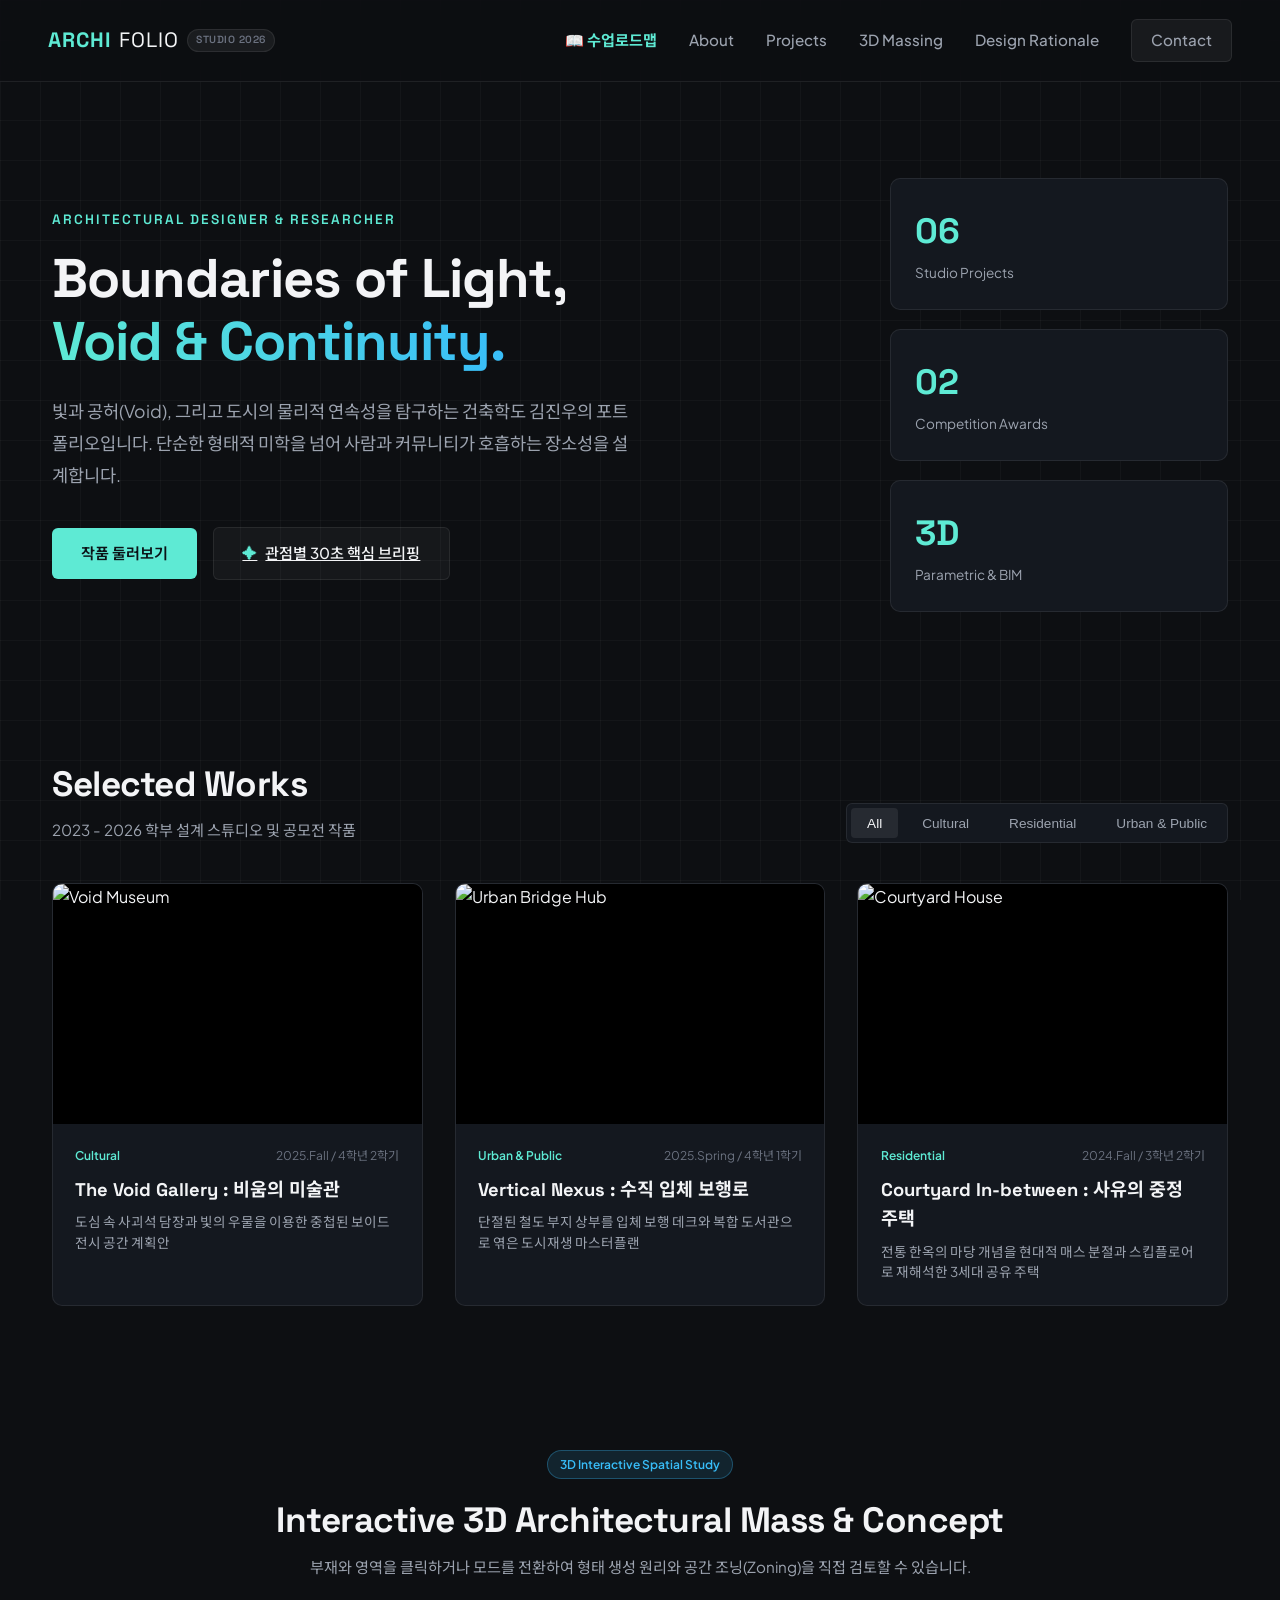
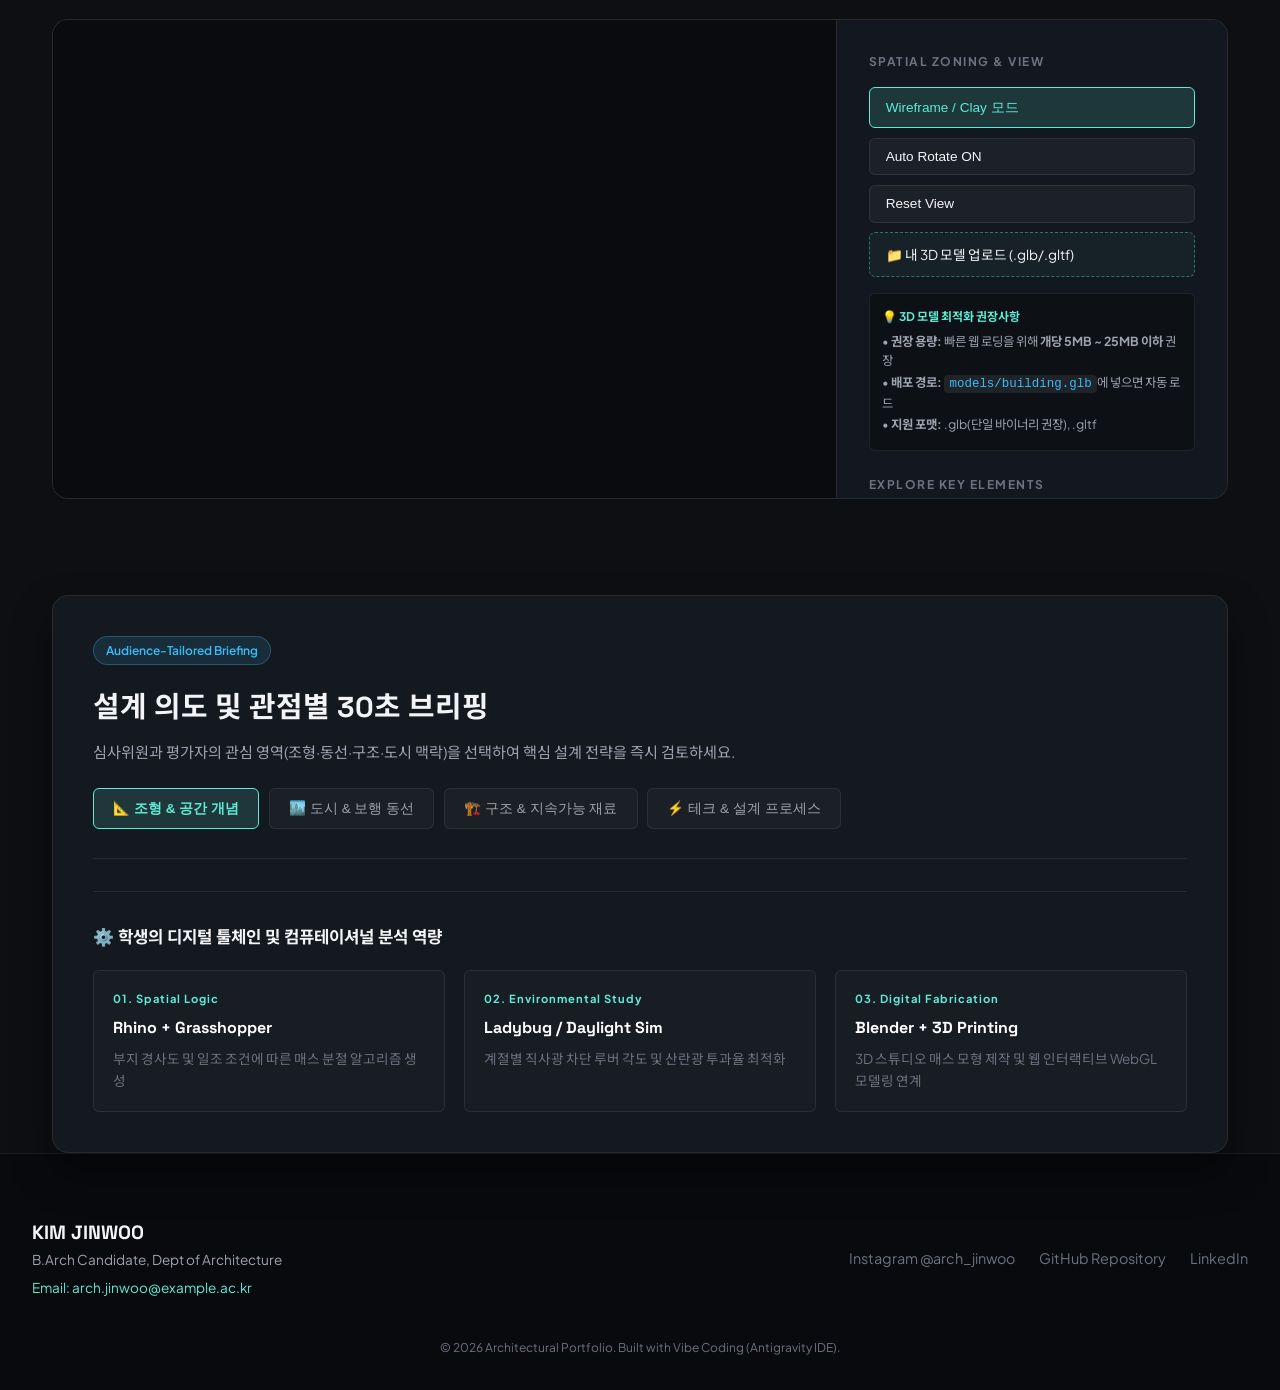
==== index.html @ 3293eb73 "첫 업로드: 건축학과 웹사이트 포트폴리오 코드" ====
<!DOCTYPE html>
<html lang="ko">
<head>
    <meta charset="UTF-8">
    <meta name="viewport" content="width=device-width, initial-scale=1.0">
    <title>JINWOO KIM | Architectural Portfolio</title>
    <!-- Google Fonts: Space Grotesk & Pretendard fallback -->
    <link rel="preconnect" href="https://fonts.googleapis.com">
    <link rel="preconnect" href="https://fonts.gstatic.com" crossorigin>
    <link href="https://fonts.googleapis.com/css2?family=Plus+Jakarta+Sans:wght@300;400;500;700&family=Space+Grotesk:wght@400;600;700&family=Noto+Sans+KR:wght@300;400;500;700&display=swap" rel="stylesheet">
    <link rel="stylesheet" href="style.css">
    <!-- Three.js CDN & GLTFLoader for Interactive 3D Massing Viewer -->
    <script src="https://cdnjs.cloudflare.com/ajax/libs/three.js/r128/three.min.js"></script>
    <script src="https://cdn.jsdelivr.net/npm/three@0.128.0/examples/js/controls/OrbitControls.js"></script>
    <script src="https://cdn.jsdelivr.net/npm/three@0.128.0/examples/js/loaders/GLTFLoader.js"></script>
</head>
<body>
    <!-- Background Architectural Grid Line Effect -->
    <div class="blueprint-grid"></div>

    <!-- Navigation Header -->
    <header class="header">
        <div class="logo">
            <span class="logo-bold">ARCHI</span><span class="logo-light">FOLIO</span>
            <span class="badge">STUDIO 2026</span>
        </div>
        <nav class="nav">
            <a href="curriculum.html" style="color: var(--accent); font-weight: 700;">📖 수업로드맵</a>
            <a href="#about">About</a>
            <a href="#projects">Projects</a>
            <a href="#viewer-section">3D Massing</a>
            <a href="#design-rationale">Design Rationale</a>
            <a href="#contact" class="btn-nav">Contact</a>
        </nav>
    </header>

    <main>
        <!-- Hero Section -->
        <section class="hero" id="about">
            <div class="hero-content">
                <p class="hero-tag">ARCHITECTURAL DESIGNER & RESEARCHER</p>
                <h1 class="hero-title">
                    Boundaries of Light,<br>
                    <span>Void & Continuity.</span>
                </h1>
                <p class="hero-desc">
                    빛과 공허(Void), 그리고 도시의 물리적 연속성을 탐구하는 건축학도 김진우의 포트폴리오입니다.
                    단순한 형태적 미학을 넘어 사람과 커뮤니티가 호흡하는 장소성을 설계합니다.
                </p>
                <div class="hero-actions">
                    <a href="#projects" class="btn-primary">작품 둘러보기</a>
                    <a href="#design-rationale" class="btn-secondary">
                        <span class="sparkle">✦</span> 관점별 30초 핵심 브리핑
                    </a>
                </div>
            </div>
            <div class="hero-stats">
                <div class="stat-card">
                    <span class="stat-num">06</span>
                    <span class="stat-label">Studio Projects</span>
                </div>
                <div class="stat-card">
                    <span class="stat-num">02</span>
                    <span class="stat-label">Competition Awards</span>
                </div>
                <div class="stat-card">
                    <span class="stat-num">3D</span>
                    <span class="stat-label">Parametric & BIM</span>
                </div>
            </div>
        </section>

        <!-- Projects Filter & Gallery -->
        <section class="projects-section" id="projects">
            <div class="section-header">
                <div>
                    <h2 class="section-title">Selected Works</h2>
                    <p class="section-sub">2023 - 2026 학부 설계 스튜디오 및 공모전 작품</p>
                </div>
                <div class="filter-group">
                    <button class="filter-btn active" data-filter="all">All</button>
                    <button class="filter-btn" data-filter="cultural">Cultural</button>
                    <button class="filter-btn" data-filter="residential">Residential</button>
                    <button class="filter-btn" data-filter="urban">Urban & Public</button>
                </div>
            </div>

            <!-- Project Cards Grid -->
            <div class="projects-grid">
                <!-- Project 1 -->
                <article class="project-card" data-category="cultural" onclick="openProjectModal(1)">
                    <div class="project-thumb">
                        <img src="https://images.unsplash.com/photo-1513694203232-719a280e022f?auto=format&fit=crop&w=1000&q=80" alt="Void Museum" loading="lazy">
                        <div class="project-overlay">
                            <span>상세 다이어그램 & 해설 보기 ↗</span>
                        </div>
                    </div>
                    <div class="project-info">
                        <div class="project-meta">
                            <span class="project-cat">Cultural</span>
                            <span class="project-year">2025.Fall / 4학년 2학기</span>
                        </div>
                        <h3 class="project-name">The Void Gallery : 비움의 미술관</h3>
                        <p class="project-summary">도심 속 사괴석 담장과 빛의 우물을 이용한 중첩된 보이드 전시 공간 계획안</p>
                    </div>
                </article>

                <!-- Project 2 -->
                <article class="project-card" data-category="urban" onclick="openProjectModal(2)">
                    <div class="project-thumb">
                        <img src="https://images.unsplash.com/photo-1486406146926-c627a92ad1ab?auto=format&fit=crop&w=1000&q=80" alt="Urban Bridge Hub" loading="lazy">
                        <div class="project-overlay">
                            <span>상세 다이어그램 & 해설 보기 ↗</span>
                        </div>
                    </div>
                    <div class="project-info">
                        <div class="project-meta">
                            <span class="project-cat">Urban & Public</span>
                            <span class="project-year">2025.Spring / 4학년 1학기</span>
                        </div>
                        <h3 class="project-name">Vertical Nexus : 수직 입체 보행로</h3>
                        <p class="project-summary">단절된 철도 부지 상부를 입체 보행 데크와 복합 도서관으로 엮은 도시재생 마스터플랜</p>
                    </div>
                </article>

                <!-- Project 3 -->
                <article class="project-card" data-category="residential" onclick="openProjectModal(3)">
                    <div class="project-thumb">
                        <img src="https://images.unsplash.com/photo-1600585154340-be6161a56a0c?auto=format&fit=crop&w=1000&q=80" alt="Courtyard House" loading="lazy">
                        <div class="project-overlay">
                            <span>상세 다이어그램 & 해설 보기 ↗</span>
                        </div>
                    </div>
                    <div class="project-info">
                        <div class="project-meta">
                            <span class="project-cat">Residential</span>
                            <span class="project-year">2024.Fall / 3학년 2학기</span>
                        </div>
                        <h3 class="project-name">Courtyard In-between : 사유의 중정 주택</h3>
                        <p class="project-summary">전통 한옥의 마당 개념을 현대적 매스 분절과 스킵플로어로 재해석한 3세대 공유 주택</p>
                    </div>
                </article>
            </div>
        </section>

        <!-- 3D Massing & Design Inspection Section -->
        <section class="viewer-section" id="viewer-section">
            <div class="section-header center">
                <span class="badge-blue">3D Interactive Spatial Study</span>
                <h2 class="section-title">Interactive 3D Architectural Mass & Concept</h2>
                <p class="section-sub">부재와 영역을 클릭하거나 모드를 전환하여 형태 생성 원리와 공간 조닝(Zoning)을 직접 검토할 수 있습니다.</p>
            </div>

            <div class="viewer-container">
                <div id="three-canvas-wrap"></div>
                <div class="viewer-controls">
                    <div>
                        <p class="control-title">SPATIAL ZONING & VIEW</p>
                        <div class="control-panel">
                            <button class="v-btn active" id="btn-mode-wire">Wireframe / Clay 모드</button>
                            <button class="v-btn" id="btn-mode-rotate">Auto Rotate ON</button>
                            <button class="v-btn" id="btn-mode-reset">Reset View</button>
                            <!-- GLTF/GLB Upload -->
                            <label class="v-btn upload-btn" style="cursor: pointer; display: flex; align-items: center; justify-content: space-between;">
                                <span>📁 내 3D 모델 업로드 (.glb/.gltf)</span>
                                <input type="file" id="gltf-file-input" accept=".glb,.gltf" style="display: none;" onchange="handleModelUpload(event)">
                            </label>
                            <div class="model-guide-notice">
                                <span class="guide-badge">💡 3D 모델 최적화 권장사항</span>
                                <p>• <strong>권장 용량:</strong> 빠른 웹 로딩을 위해 <strong>개당 5MB ~ 25MB 이하</strong> 권장</p>
                                <p>• <strong>배포 경로:</strong> <code>models/building.glb</code>에 넣으면 자동 로드</p>
                                <p>• <strong>지원 포맷:</strong> .glb(단일 바이너리 권장), .gltf</p>
                            </div>
                        </div>

                        <p class="control-title" style="margin-top: 1.5rem;">EXPLORE KEY ELEMENTS</p>
                        <div class="control-panel">
                            <button class="v-btn part-btn" onclick="highlightPart('podium')">🏛️ 기단부 (Public Podium)</button>
                            <button class="v-btn part-btn" onclick="highlightPart('tower')">🏢 캔틸레버 매스 (Cantilever)</button>
                            <button class="v-btn part-btn" onclick="highlightPart('atrium')">✨ 유리 아트리움 (Light Void)</button>
                            <button class="v-btn part-btn" onclick="highlightPart('roof')">☁️ 플로팅 캐노피 (Floating Roof)</button>
                        </div>
                    </div>

                    <div class="mass-annotation-box" id="mass-annotation">
                        <span class="anno-tag">DESIGN ELEMENT</span>
                        <h4 id="anno-title">전체 매스 (Overall Massing)</h4>
                        <p id="anno-desc">포디움과 타워, 유리 보이드의 중첩을 통해 도심 공공성과 내부 프로그램의 프라이버시를 동시에 확보한 입체 배치 계획입니다.</p>
                    </div>

                    <div class="viewer-specs">
                        <div class="spec-item">
                            <span>SITE AREA</span>
                            <strong>3,420 ㎡</strong>
                        </div>
                        <div class="spec-item">
                            <span>G.F.A</span>
                            <strong>7,810 ㎡</strong>
                        </div>
                        <div class="spec-item">
                            <span>STRUCTURE</span>
                            <strong>SRC + Steel Truss</strong>
                        </div>
                    </div>
                </div>
            </div>
        </section>

        <!-- Architectural Design Rationale & Evaluator Briefing Section -->
        <section class="docent-section" id="design-rationale">
            <div class="rationale-card">
                <div class="rationale-header">
                    <div>
                        <span class="badge-blue">Audience-Tailored Briefing</span>
                        <h3 class="rationale-title">설계 의도 및 관점별 30초 브리핑</h3>
                        <p class="rationale-sub">심사위원과 평가자의 관심 영역(조형·동선·구조·도시 맥락)을 선택하여 핵심 설계 전략을 즉시 검토하세요.</p>
                    </div>
                    <div class="rationale-tabs">
                        <button class="r-tab active" onclick="switchBriefing('concept')">📐 조형 & 공간 개념</button>
                        <button class="r-tab" onclick="switchBriefing('urban')">🏙️ 도시 & 보행 동선</button>
                        <button class="r-tab" onclick="switchBriefing('structure')">🏗️ 구조 & 지속가능 재료</button>
                        <button class="r-tab" onclick="switchBriefing('computational')">⚡ 테크 & 설계 프로세스</button>
                    </div>
                </div>

                <div class="briefing-display" id="briefing-display">
                    <!-- Populated dynamically via script.js -->
                </div>

                <!-- Computational Design & Tech Stack Proof -->
                <div class="computational-workflow">
                    <h4 class="workflow-title">⚙️ 학생의 디지털 툴체인 및 컴퓨테이셔널 분석 역량</h4>
                    <div class="workflow-grid">
                        <div class="wf-item">
                            <span class="wf-step">01. Spatial Logic</span>
                            <strong>Rhino + Grasshopper</strong>
                            <p>부지 경사도 및 일조 조건에 따른 매스 분절 알고리즘 생성</p>
                        </div>
                        <div class="wf-item">
                            <span class="wf-step">02. Environmental Study</span>
                            <strong>Ladybug / Daylight Sim</strong>
                            <p>계절별 직사광 차단 루버 각도 및 산란광 투과율 최적화</p>
                        </div>
                        <div class="wf-item">
                            <span class="wf-step">03. Digital Fabrication</span>
                            <strong>Blender + 3D Printing</strong>
                            <p>3D 스튜디오 매스 모형 제작 및 웹 인터랙티브 WebGL 모델링 연계</p>
                        </div>
                    </div>
                </div>
            </div>
        </section>
    </main>

    <!-- Project Detail Modal -->
    <div class="modal-backdrop" id="project-modal" onclick="closeProjectModal(event)">
        <div class="modal-box">
            <button class="btn-close" onclick="closeProjectModal()">&times;</button>
            <div class="modal-content" id="modal-content-body">
                <!-- Dynamically populated via script.js -->
            </div>
        </div>
    </div>

    <!-- Footer -->
    <footer class="footer" id="contact">
        <div class="footer-inner">
            <div>
                <p class="f-name">KIM JINWOO</p>
                <p class="f-sub">B.Arch Candidate, Dept of Architecture</p>
                <p class="f-mail">Email: arch.jinwoo@example.ac.kr</p>
            </div>
            <div class="f-links">
                <a href="#">Instagram @arch_jinwoo</a>
                <a href="#">GitHub Repository</a>
                <a href="#">LinkedIn</a>
            </div>
        </div>
        <div class="f-copy">© 2026 Architectural Portfolio. Built with Vibe Coding (Antigravity IDE).</div>
    </footer>

    <script src="script.js"></script>
</body>
</html>
---- style.css ----
:root {
    --bg: #0d0f12;
    --surface: #14181f;
    --surface-hover: #1c222b;
    --border: rgba(255, 255, 255, 0.08);
    --border-accent: rgba(94, 234, 212, 0.3);
    --text-primary: #f3f4f6;
    --text-secondary: #9ca3af;
    --text-muted: #6b7280;
    --accent: #5eead4; /* architectural teal/cyan highlight */
    --accent-glow: rgba(94, 234, 212, 0.15);
    --accent-dark: #0f766e;
    --font-heading: 'Space Grotesk', 'Noto Sans KR', sans-serif;
    --font-body: 'Plus Jakarta Sans', 'Noto Sans KR', sans-serif;
    --radius-lg: 16px;
    --radius-md: 10px;
    --radius-sm: 6px;
}

* {
    box-sizing: border-box;
    margin: 0;
    padding: 0;
}

html {
    scroll-behavior: smooth;
}

body {
    background-color: var(--bg);
    color: var(--text-primary);
    font-family: var(--font-body);
    line-height: 1.6;
    overflow-x: hidden;
    position: relative;
}

/* Subtle Architectural Blueprint Grid Background */
.blueprint-grid {
    position: fixed;
    top: 0;
    left: 0;
    width: 100vw;
    height: 100vh;
    background-image: 
        linear-gradient(to right, rgba(255, 255, 255, 0.03) 1px, transparent 1px),
        linear-gradient(to bottom, rgba(255, 255, 255, 0.03) 1px, transparent 1px);
    background-size: 40px 40px;
    pointer-events: none;
    z-index: 0;
}

/* Header */
.header {
    position: sticky;
    top: 0;
    z-index: 100;
    display: flex;
    justify-content: space-between;
    align-items: center;
    padding: 1.2rem 3rem;
    backdrop-filter: blur(12px);
    background: rgba(13, 15, 18, 0.85);
    border-bottom: 1px solid var(--border);
}

.logo {
    display: flex;
    align-items: center;
    gap: 8px;
    font-family: var(--font-heading);
    font-size: 1.3rem;
    letter-spacing: 1px;
}

.logo-bold {
    font-weight: 700;
    color: var(--accent);
}

.logo-light {
    font-weight: 400;
    color: var(--text-primary);
}

.badge {
    font-size: 0.65rem;
    padding: 2px 8px;
    border-radius: 20px;
    background: rgba(255, 255, 255, 0.06);
    color: var(--text-muted);
    font-weight: 600;
    border: 1px solid var(--border);
    letter-spacing: 0.5px;
}

.nav {
    display: flex;
    align-items: center;
    gap: 2rem;
}

.nav a {
    color: var(--text-secondary);
    text-decoration: none;
    font-size: 0.95rem;
    font-weight: 500;
    transition: color 0.2s ease;
}

.nav a:hover {
    color: var(--accent);
}

.btn-nav {
    padding: 0.5rem 1.2rem;
    border-radius: var(--radius-sm);
    background: rgba(255, 255, 255, 0.05);
    border: 1px solid var(--border);
}

.btn-nav:hover {
    background: var(--surface-hover);
    border-color: var(--accent);
}

/* Main Container */
main {
    position: relative;
    z-index: 1;
    max-width: 1240px;
    margin: 0 auto;
    padding: 0 2rem;
}

/* Hero Section */
.hero {
    padding: 6rem 0 4rem 0;
    display: grid;
    grid-template-columns: 1.4fr 0.6fr;
    gap: 3rem;
    align-items: center;
}

.hero-tag {
    font-family: var(--font-heading);
    color: var(--accent);
    font-size: 0.85rem;
    letter-spacing: 2px;
    margin-bottom: 1rem;
    font-weight: 600;
}

.hero-title {
    font-family: var(--font-heading);
    font-size: 3.4rem;
    line-height: 1.15;
    font-weight: 700;
    margin-bottom: 1.5rem;
    letter-spacing: -1px;
}

.hero-title span {
    background: linear-gradient(90deg, #5eead4, #38bdf8);
    -webkit-background-clip: text;
    -webkit-text-fill-color: transparent;
}

.hero-desc {
    font-size: 1.1rem;
    color: var(--text-secondary);
    max-width: 580px;
    margin-bottom: 2.2rem;
    line-height: 1.8;
}

.hero-actions {
    display: flex;
    gap: 1rem;
    align-items: center;
}

.btn-primary {
    display: inline-block;
    background: var(--accent);
    color: #0b1317;
    font-weight: 600;
    padding: 0.85rem 1.8rem;
    border-radius: var(--radius-sm);
    text-decoration: none;
    font-size: 0.95rem;
    transition: all 0.2s ease;
}

.btn-primary:hover {
    box-shadow: 0 0 20px rgba(94, 234, 212, 0.4);
    transform: translateY(-2px);
}

.btn-secondary {
    background: rgba(255, 255, 255, 0.04);
    color: var(--text-primary);
    border: 1px solid var(--border);
    padding: 0.85rem 1.8rem;
    border-radius: var(--radius-sm);
    font-weight: 500;
    cursor: pointer;
    font-size: 0.95rem;
    display: flex;
    align-items: center;
    gap: 8px;
    transition: all 0.2s ease;
}

.btn-secondary:hover {
    border-color: var(--accent);
    background: rgba(94, 234, 212, 0.05);
}

.sparkle {
    color: var(--accent);
}

.hero-stats {
    display: flex;
    flex-direction: column;
    gap: 1.2rem;
}

.stat-card {
    background: var(--surface);
    border: 1px solid var(--border);
    padding: 1.5rem;
    border-radius: var(--radius-md);
    transition: border-color 0.2s;
}

.stat-card:hover {
    border-color: var(--border-accent);
}

.stat-num {
    display: block;
    font-family: var(--font-heading);
    font-size: 2.2rem;
    font-weight: 700;
    color: var(--accent);
}

.stat-label {
    font-size: 0.85rem;
    color: var(--text-secondary);
}

/* Projects Section */
.projects-section {
    padding: 5rem 0;
}

.section-header {
    display: flex;
    justify-content: space-between;
    align-items: flex-end;
    margin-bottom: 2.5rem;
}

.section-header.center {
    flex-direction: column;
    align-items: center;
    text-align: center;
}

.section-title {
    font-family: var(--font-heading);
    font-size: 2.2rem;
    font-weight: 700;
    letter-spacing: -0.5px;
}

.section-sub {
    color: var(--text-secondary);
    margin-top: 0.4rem;
    font-size: 0.95rem;
}

.filter-group {
    display: flex;
    gap: 0.5rem;
    background: var(--surface);
    padding: 4px;
    border-radius: var(--radius-sm);
    border: 1px solid var(--border);
}

.filter-btn {
    background: transparent;
    border: none;
    color: var(--text-secondary);
    padding: 0.45rem 1rem;
    border-radius: 4px;
    font-size: 0.85rem;
    font-weight: 500;
    cursor: pointer;
    transition: all 0.2s;
}

.filter-btn.active, .filter-btn:hover {
    background: rgba(255, 255, 255, 0.08);
    color: var(--text-primary);
}

.projects-grid {
    display: grid;
    grid-template-columns: repeat(3, 1fr);
    gap: 2rem;
}

.project-card {
    background: var(--surface);
    border-radius: var(--radius-md);
    overflow: hidden;
    border: 1px solid var(--border);
    cursor: pointer;
    transition: transform 0.3s cubic-bezier(0.16, 1, 0.3, 1), border-color 0.3s;
}

.project-card:hover {
    transform: translateY(-6px);
    border-color: var(--border-accent);
}

.project-thumb {
    position: relative;
    height: 240px;
    overflow: hidden;
    background: #000;
}

.project-thumb img {
    width: 100%;
    height: 100%;
    object-fit: cover;
    transition: transform 0.5s ease;
}

.project-card:hover .project-thumb img {
    transform: scale(1.05);
}

.project-overlay {
    position: absolute;
    inset: 0;
    background: rgba(13, 15, 18, 0.7);
    display: flex;
    align-items: center;
    justify-content: center;
    opacity: 0;
    transition: opacity 0.2s ease;
}

.project-overlay span {
    font-size: 0.85rem;
    font-weight: 600;
    color: var(--accent);
    padding: 0.5rem 1rem;
    border: 1px solid var(--accent);
    border-radius: 20px;
    background: rgba(0, 0, 0, 0.6);
}

.project-card:hover .project-overlay {
    opacity: 1;
}

.project-info {
    padding: 1.4rem;
}

.project-meta {
    display: flex;
    justify-content: space-between;
    font-size: 0.75rem;
    margin-bottom: 0.6rem;
}

.project-cat {
    color: var(--accent);
    font-weight: 600;
}

.project-year {
    color: var(--text-muted);
}

.project-name {
    font-family: var(--font-heading);
    font-size: 1.15rem;
    font-weight: 700;
    margin-bottom: 0.5rem;
}

.project-summary {
    font-size: 0.85rem;
    color: var(--text-secondary);
    line-height: 1.5;
}

/* 3D Massing Viewer Section */
.viewer-section {
    padding: 4rem 0 6rem 0;
}

.badge-blue {
    font-size: 0.75rem;
    background: rgba(56, 189, 248, 0.12);
    color: #38bdf8;
    border: 1px solid rgba(56, 189, 248, 0.3);
    padding: 4px 12px;
    border-radius: 20px;
    margin-bottom: 0.8rem;
    display: inline-block;
    font-weight: 600;
}

.viewer-container {
    background: var(--surface);
    border-radius: var(--radius-lg);
    border: 1px solid var(--border);
    overflow: hidden;
    margin-top: 2rem;
    display: grid;
    grid-template-columns: 2fr 1fr;
    height: 480px;
}

#three-canvas-wrap {
    width: 100%;
    height: 100%;
    background: #090b0e;
    cursor: grab;
}

#three-canvas-wrap:active {
    cursor: grabbing;
}

.viewer-controls {
    padding: 2rem;
    display: flex;
    flex-direction: column;
    justify-content: space-between;
    border-left: 1px solid var(--border);
    background: rgba(20, 24, 31, 0.95);
}

.control-title {
    font-size: 0.75rem;
    font-weight: 700;
    letter-spacing: 1.5px;
    color: var(--text-muted);
    margin-bottom: 1rem;
}

.control-panel {
    display: flex;
    flex-direction: column;
    gap: 0.6rem;
}

.v-btn {
    background: rgba(255, 255, 255, 0.04);
    border: 1px solid var(--border);
    color: var(--text-primary);
    padding: 0.65rem 1rem;
    border-radius: var(--radius-sm);
    cursor: pointer;
    font-size: 0.85rem;
    text-align: left;
    transition: all 0.2s;
}

.v-btn.active, .v-btn:hover {
    border-color: var(--accent);
    background: var(--accent-glow);
    color: var(--accent);
}

.upload-btn {
    border-style: dashed;
    border-color: rgba(94, 234, 212, 0.4);
    background: rgba(94, 234, 212, 0.05);
}

.upload-btn:hover {
    background: rgba(94, 234, 212, 0.15);
    border-color: var(--accent);
}

.model-guide-notice {
    background: rgba(0, 0, 0, 0.3);
    border: 1px solid var(--border);
    border-radius: var(--radius-sm);
    padding: 0.8rem;
    margin-top: 0.4rem;
    font-size: 0.78rem;
}

.guide-badge {
    color: var(--accent);
    font-weight: 700;
    display: block;
    margin-bottom: 0.4rem;
    font-size: 0.75rem;
}

.model-guide-notice p {
    color: var(--text-secondary);
    line-height: 1.5;
    margin: 0.2rem 0;
}

.model-guide-notice code {
    background: rgba(255, 255, 255, 0.08);
    padding: 2px 5px;
    border-radius: 4px;
    color: #38bdf8;
    font-family: monospace;
}

.viewer-specs {
    border-top: 1px solid var(--border);
    padding-top: 1.5rem;
    display: flex;
    flex-direction: column;
    gap: 0.8rem;
}

.spec-item {
    display: flex;
    justify-content: space-between;
    font-size: 0.85rem;
}

.spec-item span {
    color: var(--text-muted);
}

.spec-item strong {
    color: var(--text-primary);
    font-family: var(--font-heading);
}

/* 3D Mass Annotation Card */
.mass-annotation-box {
    background: rgba(0, 0, 0, 0.45);
    border: 1px solid rgba(94, 234, 212, 0.25);
    border-radius: var(--radius-sm);
    padding: 1.2rem;
    margin: 1.2rem 0;
    transition: all 0.3s ease;
}

.anno-tag {
    font-size: 0.7rem;
    font-weight: 700;
    letter-spacing: 1.5px;
    color: var(--accent);
    display: block;
    margin-bottom: 0.3rem;
}

.mass-annotation-box h4 {
    font-family: var(--font-heading);
    font-size: 1.05rem;
    margin-bottom: 0.5rem;
    color: #fff;
}

.mass-annotation-box p {
    font-size: 0.85rem;
    color: var(--text-secondary);
    line-height: 1.6;
    margin: 0;
}

/* Design Rationale & Audience Briefing Section */
.rationale-card {
    background: var(--surface);
    border: 1px solid var(--border);
    border-radius: var(--radius-lg);
    padding: 2.5rem;
    box-shadow: 0 20px 40px rgba(0, 0, 0, 0.4);
}

.rationale-header {
    border-bottom: 1px solid var(--border);
    padding-bottom: 1.8rem;
    margin-bottom: 2rem;
}

.rationale-title {
    font-size: 1.8rem;
    font-family: var(--font-heading);
    margin: 0.4rem 0 0.6rem 0;
}

.rationale-sub {
    font-size: 0.95rem;
    color: var(--text-secondary);
    margin-bottom: 1.5rem;
}

.rationale-tabs {
    display: flex;
    flex-wrap: wrap;
    gap: 0.6rem;
}

.r-tab {
    background: rgba(255, 255, 255, 0.03);
    border: 1px solid var(--border);
    color: var(--text-secondary);
    padding: 0.65rem 1.2rem;
    border-radius: var(--radius-sm);
    font-size: 0.85rem;
    font-weight: 500;
    cursor: pointer;
    transition: all 0.2s ease;
}

.r-tab:hover {
    color: var(--text-primary);
    border-color: rgba(94, 234, 212, 0.5);
}

.r-tab.active {
    background: var(--accent-glow);
    border-color: var(--accent);
    color: var(--accent);
    font-weight: 700;
}

.briefing-box {
    background: rgba(0, 0, 0, 0.35);
    border: 1px solid var(--border);
    border-left: 3px solid var(--accent);
    border-radius: var(--radius-sm);
    padding: 2rem;
    margin-bottom: 2.5rem;
}

.briefing-tag {
    font-size: 0.75rem;
    font-weight: 700;
    letter-spacing: 1.5px;
    color: var(--accent);
    margin-bottom: 0.6rem;
    display: block;
}

.briefing-heading {
    font-family: var(--font-heading);
    font-size: 1.4rem;
    margin-bottom: 1.2rem;
    color: #fff;
    line-height: 1.4;
}

.briefing-list {
    list-style: none;
    padding: 0;
    margin: 0;
    display: flex;
    flex-direction: column;
    gap: 0.85rem;
}

.briefing-list li {
    display: flex;
    align-items: flex-start;
    gap: 0.6rem;
    color: var(--text-secondary);
    font-size: 0.95rem;
    line-height: 1.7;
}

.bullet-dot {
    color: var(--accent);
    font-weight: bold;
    flex-shrink: 0;
}

/* Computational Design Workflow */
.computational-workflow {
    border-top: 1px solid var(--border);
    padding-top: 2rem;
}

.workflow-title {
    font-size: 1.05rem;
    font-family: var(--font-heading);
    margin-bottom: 1.2rem;
    color: var(--text-primary);
}

.workflow-grid {
    display: grid;
    grid-template-columns: repeat(auto-fit, minmax(240px, 1fr));
    gap: 1.2rem;
}

.wf-item {
    background: rgba(255, 255, 255, 0.02);
    border: 1px solid var(--border);
    padding: 1.2rem;
    border-radius: var(--radius-sm);
}

.wf-step {
    font-size: 0.7rem;
    color: var(--accent);
    font-weight: 700;
    letter-spacing: 1px;
    display: block;
    margin-bottom: 0.4rem;
}

.wf-item strong {
    font-size: 1rem;
    font-family: var(--font-heading);
    display: block;
    margin-bottom: 0.5rem;
    color: #fff;
}

.wf-item p {
    font-size: 0.85rem;
    color: var(--text-muted);
    line-height: 1.6;
    margin: 0;
}

/* Project Detail Modal */
.modal-backdrop {
    position: fixed;
    inset: 0;
    background: rgba(0, 0, 0, 0.85);
    backdrop-filter: blur(8px);
    z-index: 200;
    display: none;
    align-items: center;
    justify-content: center;
    padding: 2rem;
}

.modal-backdrop.show {
    display: flex;
}

.modal-box {
    background: var(--surface);
    border: 1px solid var(--border-accent);
    border-radius: var(--radius-lg);
    width: 100%;
    max-width: 860px;
    max-height: 90vh;
    overflow-y: auto;
    position: relative;
    padding: 2.5rem;
}

.btn-close {
    position: absolute;
    top: 1.5rem;
    right: 1.5rem;
    background: none;
    border: none;
    color: var(--text-secondary);
    font-size: 1.8rem;
    cursor: pointer;
}

.btn-close:hover {
    color: #fff;
}

/* Footer */
.footer {
    border-top: 1px solid var(--border);
    padding: 4rem 2rem 2rem 2rem;
    background: #090a0d;
}

.footer-inner {
    max-width: 1240px;
    margin: 0 auto;
    display: flex;
    justify-content: space-between;
    align-items: center;
    margin-bottom: 2.5rem;
}

.f-name {
    font-family: var(--font-heading);
    font-size: 1.2rem;
    font-weight: 700;
}

.f-sub {
    color: var(--text-secondary);
    font-size: 0.85rem;
}

.f-mail {
    color: var(--accent);
    font-size: 0.85rem;
    margin-top: 0.4rem;
}

.f-links {
    display: flex;
    gap: 1.5rem;
}

.f-links a {
    color: var(--text-muted);
    text-decoration: none;
    font-size: 0.9rem;
}

.f-links a:hover {
    color: var(--text-primary);
}

.f-copy {
    text-align: center;
    color: var(--text-muted);
    font-size: 0.75rem;
}

/* Responsive adjustments */
@media (max-width: 992px) {
    .hero {
        grid-template-columns: 1fr;
        padding-top: 3rem;
    }
    .projects-grid {
        grid-template-columns: 1fr;
    }
    .viewer-container {
        grid-template-columns: 1fr;
        height: auto;
    }
    #three-canvas-wrap {
        height: 320px;
    }
    .header {
        padding: 1rem 1.5rem;
    }
    .nav {
        gap: 1rem;
    }
}
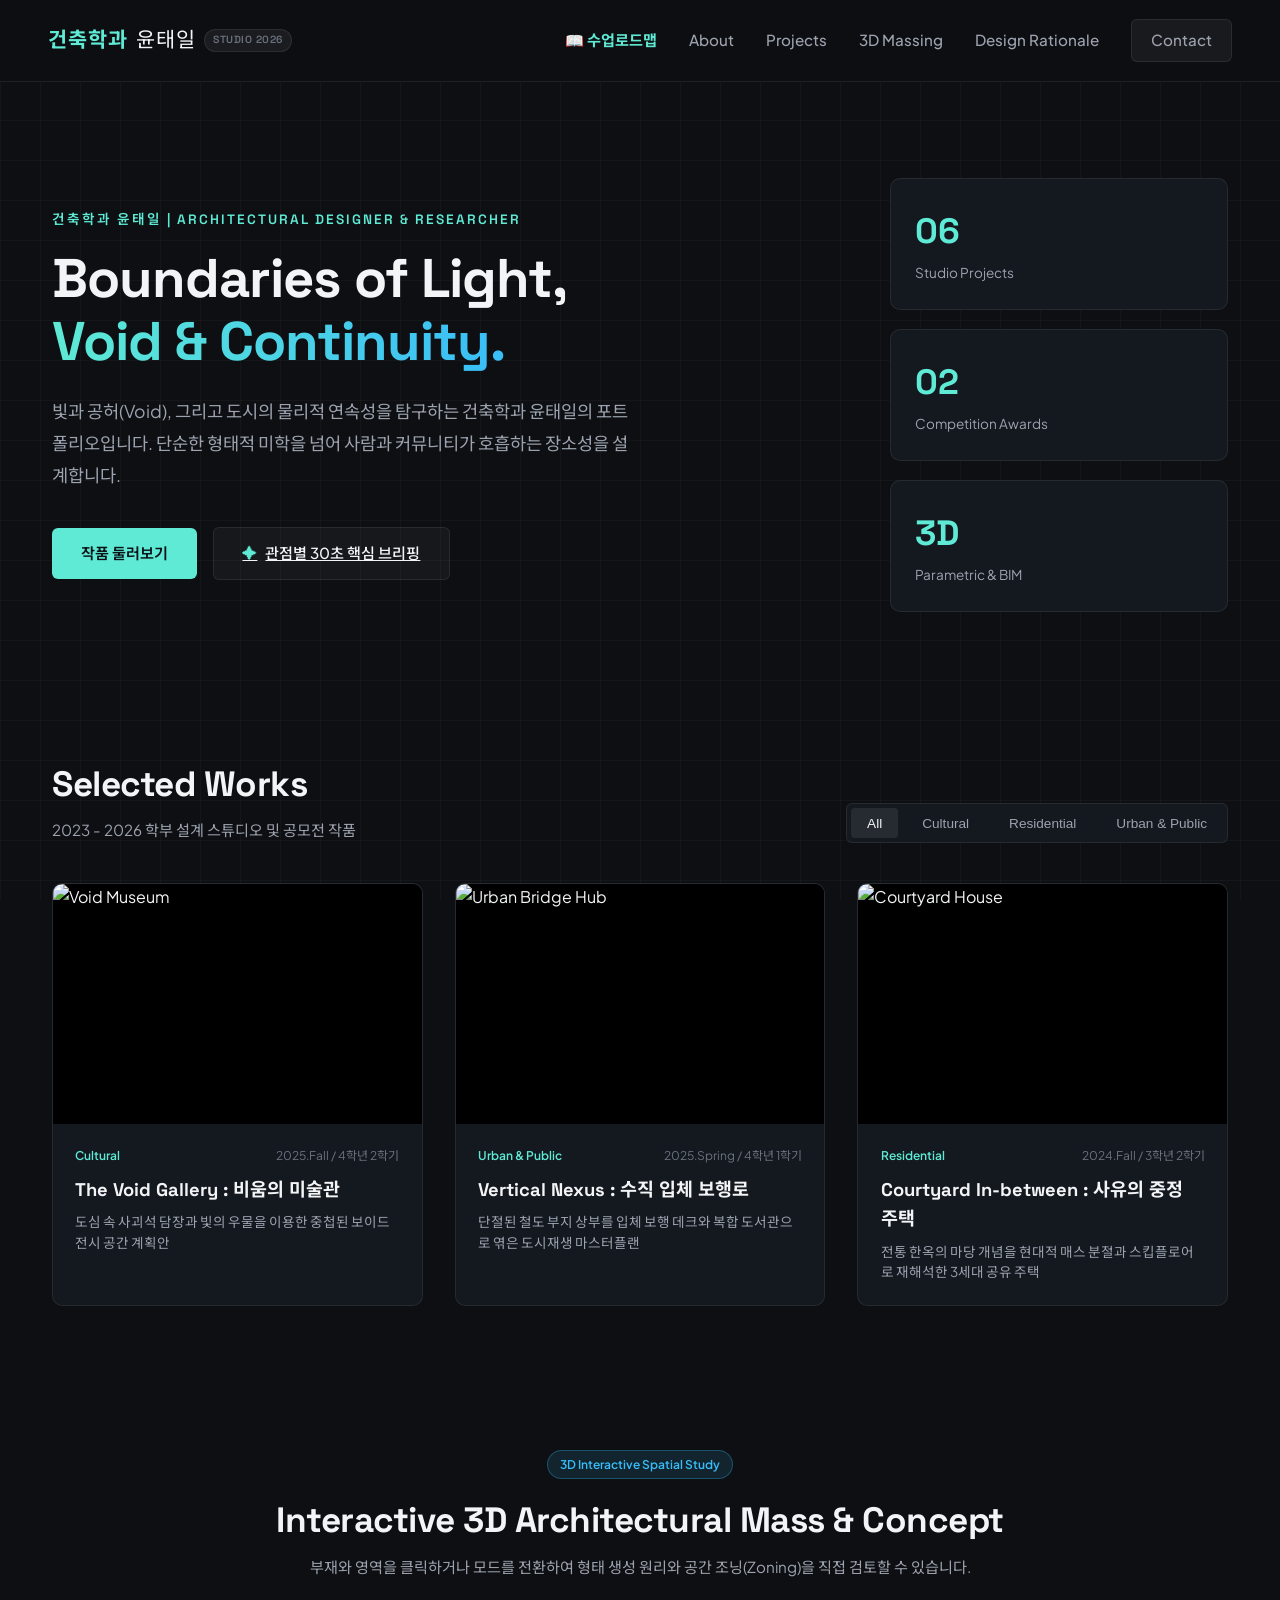
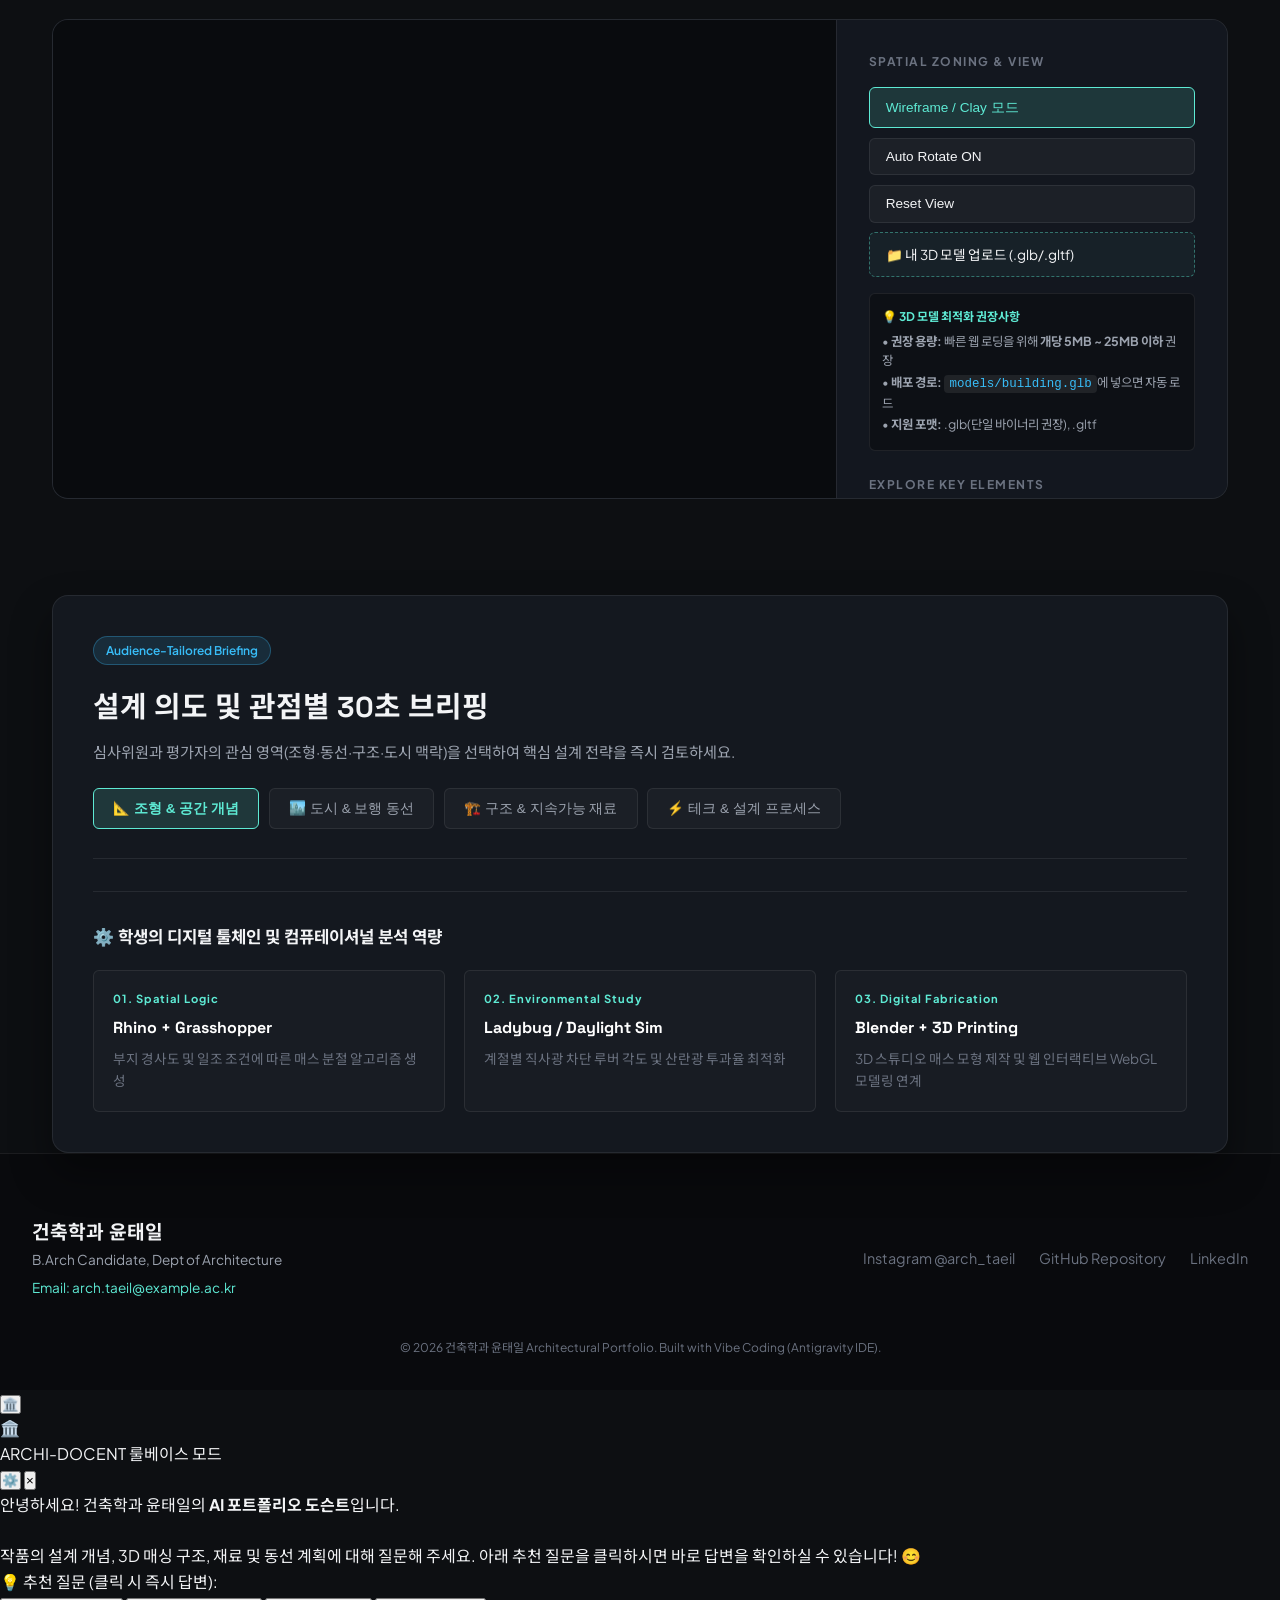
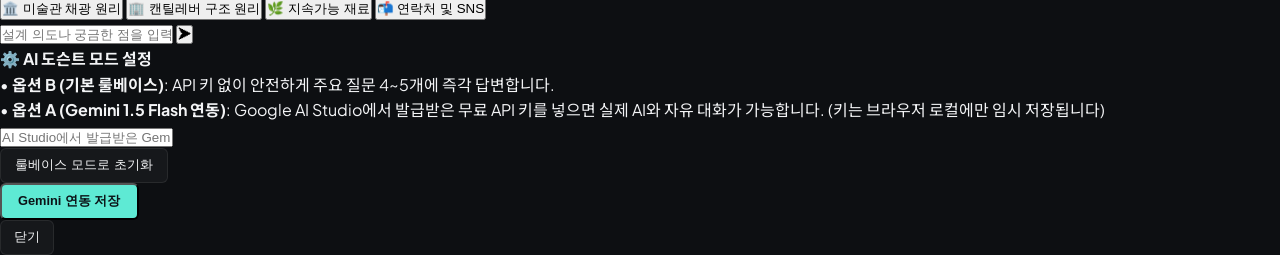
==== commit 9f0a4aa3: "feat: 사이트 작성자 명칭을 '건축학과 윤태일'로 변경 및 AI 도슨트 위젯 적용" ====
--- a/index.html
+++ b/index.html
@@ -3,7 +3,7 @@
 <head>
     <meta charset="UTF-8">
     <meta name="viewport" content="width=device-width, initial-scale=1.0">
-    <title>JINWOO KIM | Architectural Portfolio</title>
+    <title>건축학과 윤태일 | Architectural Portfolio</title>
     <!-- Google Fonts: Space Grotesk & Pretendard fallback -->
     <link rel="preconnect" href="https://fonts.googleapis.com">
     <link rel="preconnect" href="https://fonts.gstatic.com" crossorigin>
@@ -21,7 +21,7 @@
     <!-- Navigation Header -->
     <header class="header">
         <div class="logo">
-            <span class="logo-bold">ARCHI</span><span class="logo-light">FOLIO</span>
+            <span class="logo-bold">건축학과</span><span class="logo-light"> 윤태일</span>
             <span class="badge">STUDIO 2026</span>
         </div>
         <nav class="nav">
@@ -38,13 +38,13 @@
         <!-- Hero Section -->
         <section class="hero" id="about">
             <div class="hero-content">
-                <p class="hero-tag">ARCHITECTURAL DESIGNER & RESEARCHER</p>
+                <p class="hero-tag">건축학과 윤태일 | ARCHITECTURAL DESIGNER & RESEARCHER</p>
                 <h1 class="hero-title">
                     Boundaries of Light,<br>
                     <span>Void & Continuity.</span>
                 </h1>
                 <p class="hero-desc">
-                    빛과 공허(Void), 그리고 도시의 물리적 연속성을 탐구하는 건축학도 김진우의 포트폴리오입니다.
+                    빛과 공허(Void), 그리고 도시의 물리적 연속성을 탐구하는 건축학과 윤태일의 포트폴리오입니다.
                     단순한 형태적 미학을 넘어 사람과 커뮤니티가 호흡하는 장소성을 설계합니다.
                 </p>
                 <div class="hero-actions">
@@ -266,18 +266,85 @@
     <footer class="footer" id="contact">
         <div class="footer-inner">
             <div>
-                <p class="f-name">KIM JINWOO</p>
+                <p class="f-name">건축학과 윤태일</p>
                 <p class="f-sub">B.Arch Candidate, Dept of Architecture</p>
-                <p class="f-mail">Email: arch.jinwoo@example.ac.kr</p>
+                <p class="f-mail">Email: arch.taeil@example.ac.kr</p>
             </div>
             <div class="f-links">
-                <a href="#">Instagram @arch_jinwoo</a>
-                <a href="#">GitHub Repository</a>
+                <a href="#">Instagram @arch_taeil</a>
+                <a href="https://github.com/xodlfxodlf12-collab/arch_portfolil" target="_blank">GitHub Repository</a>
                 <a href="#">LinkedIn</a>
             </div>
         </div>
-        <div class="f-copy">© 2026 Architectural Portfolio. Built with Vibe Coding (Antigravity IDE).</div>
+        <div class="f-copy">© 2026 건축학과 윤태일 Architectural Portfolio. Built with Vibe Coding (Antigravity IDE).</div>
     </footer>
+
+    <!-- 🤖 Floating AI Docent Chatbot Widget -->
+    <!-- 1. Floating Action Button (FAB) -->
+    <button class="chatbot-fab" id="chatbot-fab" onclick="toggleChatbot()" title="AI 건축 도슨트와 대화하기">
+        <span>🏛️</span>
+        <span class="fab-badge"></span>
+    </button>
+
+    <!-- 2. Chatbot Main Window -->
+    <div class="chatbot-window" id="chatbot-window">
+        <!-- Header -->
+        <div class="chatbot-header">
+            <div class="cb-title-wrap">
+                <div class="cb-avatar">🏛️</div>
+                <div>
+                    <div class="cb-name">
+                        ARCHI-DOCENT
+                        <span class="cb-status rule-mode" id="cb-mode-badge">룰베이스 모드</span>
+                    </div>
+                </div>
+            </div>
+            <div class="cb-actions">
+                <button class="cb-icon-btn" onclick="openChatConfig()" title="AI API 키 설정 (옵션 A 전환)">⚙️</button>
+                <button class="cb-icon-btn" onclick="toggleChatbot()" title="닫기">&times;</button>
+            </div>
+        </div>
+
+        <!-- Messages Area -->
+        <div class="chatbot-messages" id="chatbot-messages">
+            <div class="cb-msg bot">
+                <div class="cb-msg-bubble">
+                    안녕하세요! 건축학과 윤태일의 <strong>AI 포트폴리오 도슨트</strong>입니다.<br><br>
+                    작품의 설계 개념, 3D 매싱 구조, 재료 및 동선 계획에 대해 질문해 주세요. 아래 추천 질문을 클릭하시면 바로 답변을 확인하실 수 있습니다! 😊
+                </div>
+            </div>
+        </div>
+
+        <!-- Suggested Question Chips (옵션 B 시나리오 룰베이스 추천 질문) -->
+        <div class="cb-chips-container" id="cb-chips-container">
+            <div class="cb-chip-label">💡 추천 질문 (클릭 시 즉시 답변):</div>
+            <button class="cb-chip" onclick="askChip('비움의 미술관 채광 원리가 뭐야?')">🏛️ 미술관 채광 원리</button>
+            <button class="cb-chip" onclick="askChip('3D 캔틸레버 구조는 어떻게 버티나요?')">🏢 캔틸레버 구조 원리</button>
+            <button class="cb-chip" onclick="askChip('어떤 친환경 재료를 사용했나요?')">🌿 지속가능 재료</button>
+            <button class="cb-chip" onclick="askChip('학생의 연락처와 인스타그램 알려줘')">📬 연락처 및 SNS</button>
+        </div>
+
+        <!-- Input Bar -->
+        <form class="chatbot-input-bar" id="chatbot-form" onsubmit="handleChatSubmit(event)">
+            <input type="text" class="cb-input" id="chatbot-input" placeholder="설계 의도나 궁금한 점을 입력하세요..." autocomplete="off">
+            <button type="submit" class="cb-send-btn" id="chatbot-send">➤</button>
+        </form>
+
+        <!-- Inline Config Overlay (Gemini API 설정) -->
+        <div class="cb-config-overlay" id="cb-config-overlay">
+            <h4 class="cb-config-title">⚙️ AI 도슨트 모드 설정</h4>
+            <p class="cb-config-desc">
+                • <strong>옵션 B (기본 룰베이스)</strong>: API 키 없이 안전하게 주요 질문 4~5개에 즉각 답변합니다.<br>
+                • <strong>옵션 A (Gemini 1.5 Flash 연동)</strong>: Google AI Studio에서 발급받은 무료 API 키를 넣으면 실제 AI와 자유 대화가 가능합니다. (키는 브라우저 로컬에만 임시 저장됩니다)
+            </p>
+            <input type="password" class="cb-config-input" id="cfg-gemini-key" placeholder="AI Studio에서 발급받은 Gemini API Key 붙여넣기 (AIzaSy...)">
+            <div class="cb-config-buttons">
+                <button type="button" class="btn-secondary" onclick="resetToRuleMode()" style="padding: 0.5rem 0.9rem; font-size: 0.8rem;">룰베이스 모드로 초기화</button>
+                <button type="button" class="btn-primary" onclick="saveApiKey()" style="padding: 0.5rem 1rem; font-size: 0.8rem;">Gemini 연동 저장</button>
+                <button type="button" class="btn-secondary" onclick="closeChatConfig()" style="padding: 0.5rem 0.8rem; font-size: 0.8rem;">닫기</button>
+            </div>
+        </div>
+    </div>
 
     <script src="script.js"></script>
 </body>
